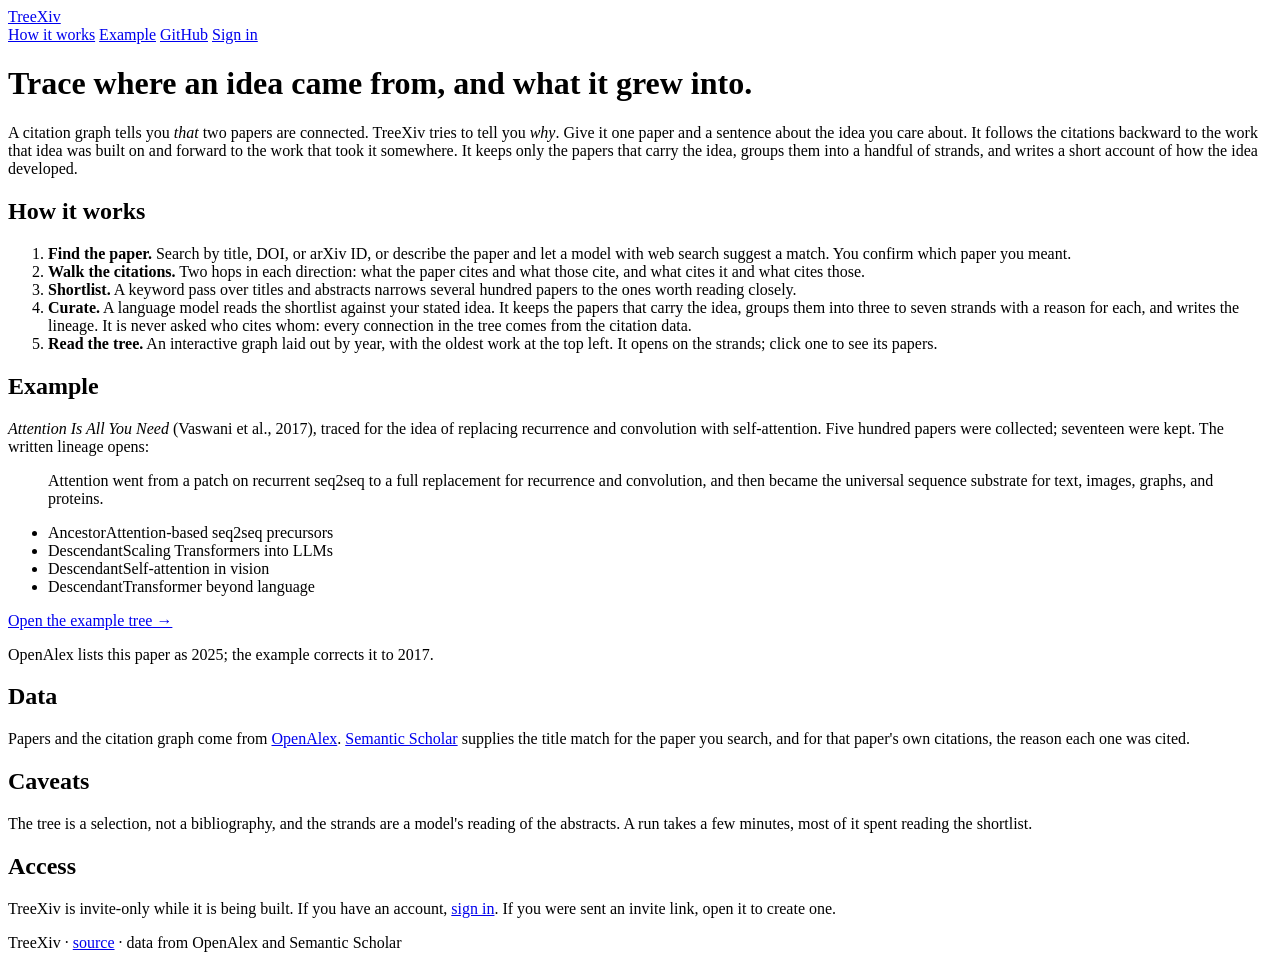
==== src/treexiv/webassets/landing.html @ ab6d9180 "Public landing page and invite-only accounts for the web app The web app sat behind HTTP Basic Auth:" ====
<!doctype html>
<html lang="en">
<head>
<meta charset="utf-8">
<meta name="viewport" content="width=device-width, initial-scale=1">
<title>TreeXiv</title>
<meta name="description" content="Trace where a research idea came from, and what it grew into.">
<link rel="stylesheet" href="/site.css">
</head>
<body>
<div class="page">
  <header class="top">
    <a class="wordmark" href="/">TreeXiv</a>
    <nav>
      <a href="#how">How it works</a>
      <a href="/example">Example</a>
      <a href="https://github.com/sid19arya/treeXiv">GitHub</a>
      <a href="/login">Sign in</a>
    </nav>
  </header>

  <main>
    <h1>Trace where an idea came from, and what it grew into.</h1>

    <p>A citation graph tells you <em>that</em> two papers are connected. TreeXiv
      tries to tell you <em>why</em>. Give it one paper and a sentence about the idea
      you care about. It follows the citations backward to the work that idea was
      built on and forward to the work that took it somewhere. It keeps only the
      papers that carry the idea, groups them into a handful of strands, and writes
      a short account of how the idea developed.</p>

    <h2 id="how">How it works</h2>
    <ol>
      <li><strong>Find the paper.</strong> Search by title, DOI, or arXiv ID, or
        describe the paper and let a model with web search suggest a match. You
        confirm which paper you meant.</li>
      <li><strong>Walk the citations.</strong> Two hops in each direction: what the
        paper cites and what those cite, and what cites it and what cites those.</li>
      <li><strong>Shortlist.</strong> A keyword pass over titles and abstracts narrows
        several hundred papers to the ones worth reading closely.</li>
      <li><strong>Curate.</strong> A language model reads the shortlist against your
        stated idea. It keeps the papers that carry the idea, groups them into three
        to seven strands with a reason for each, and writes the lineage. It is never
        asked who cites whom: every connection in the tree comes from the citation
        data.</li>
      <li><strong>Read the tree.</strong> An interactive graph laid out by year, with
        the oldest work at the top left. It opens on the strands; click one to see
        its papers.</li>
    </ol>

    <h2 id="example">Example</h2>
    <p><em>Attention Is All You Need</em> (Vaswani et al., 2017), traced for the idea
      of replacing recurrence and convolution with self-attention. Five hundred
      papers were collected; seventeen were kept. The written lineage opens:</p>
    <blockquote class="muted">Attention went from a patch on recurrent seq2seq to a
      full replacement for recurrence and convolution, and then became the
      universal sequence substrate for text, images, graphs, and proteins.</blockquote>
    <ul class="strands">
      <li><span class="role">Ancestor</span>Attention-based seq2seq precursors</li>
      <li><span class="role">Descendant</span>Scaling Transformers into LLMs</li>
      <li><span class="role">Descendant</span>Self-attention in vision</li>
      <li><span class="role">Descendant</span>Transformer beyond language</li>
    </ul>
    <p><a href="/example">Open the example tree &rarr;</a></p>
    <p class="muted small">OpenAlex lists this paper as 2025; the example corrects
      it to 2017.</p>

    <h2>Data</h2>
    <p>Papers and the citation graph come from
      <a href="https://openalex.org">OpenAlex</a>.
      <a href="https://www.semanticscholar.org">Semantic Scholar</a> supplies the
      title match for the paper you search, and for that paper's own citations, the
      reason each one was cited.</p>

    <h2>Caveats</h2>
    <p>The tree is a selection, not a bibliography, and the strands are a model's
      reading of the abstracts. A run takes a few minutes, most of it spent reading
      the shortlist.</p>

    <h2>Access</h2>
    <p>TreeXiv is invite-only while it is being built. If you have an account,
      <a href="/login">sign in</a>. If you were sent an invite link, open it to
      create one.</p>
  </main>

  <footer>
    TreeXiv &middot; <a href="https://github.com/sid19arya/treeXiv">source</a>
    &middot; data from OpenAlex and Semantic Scholar
  </footer>
</div>
</body>
</html>
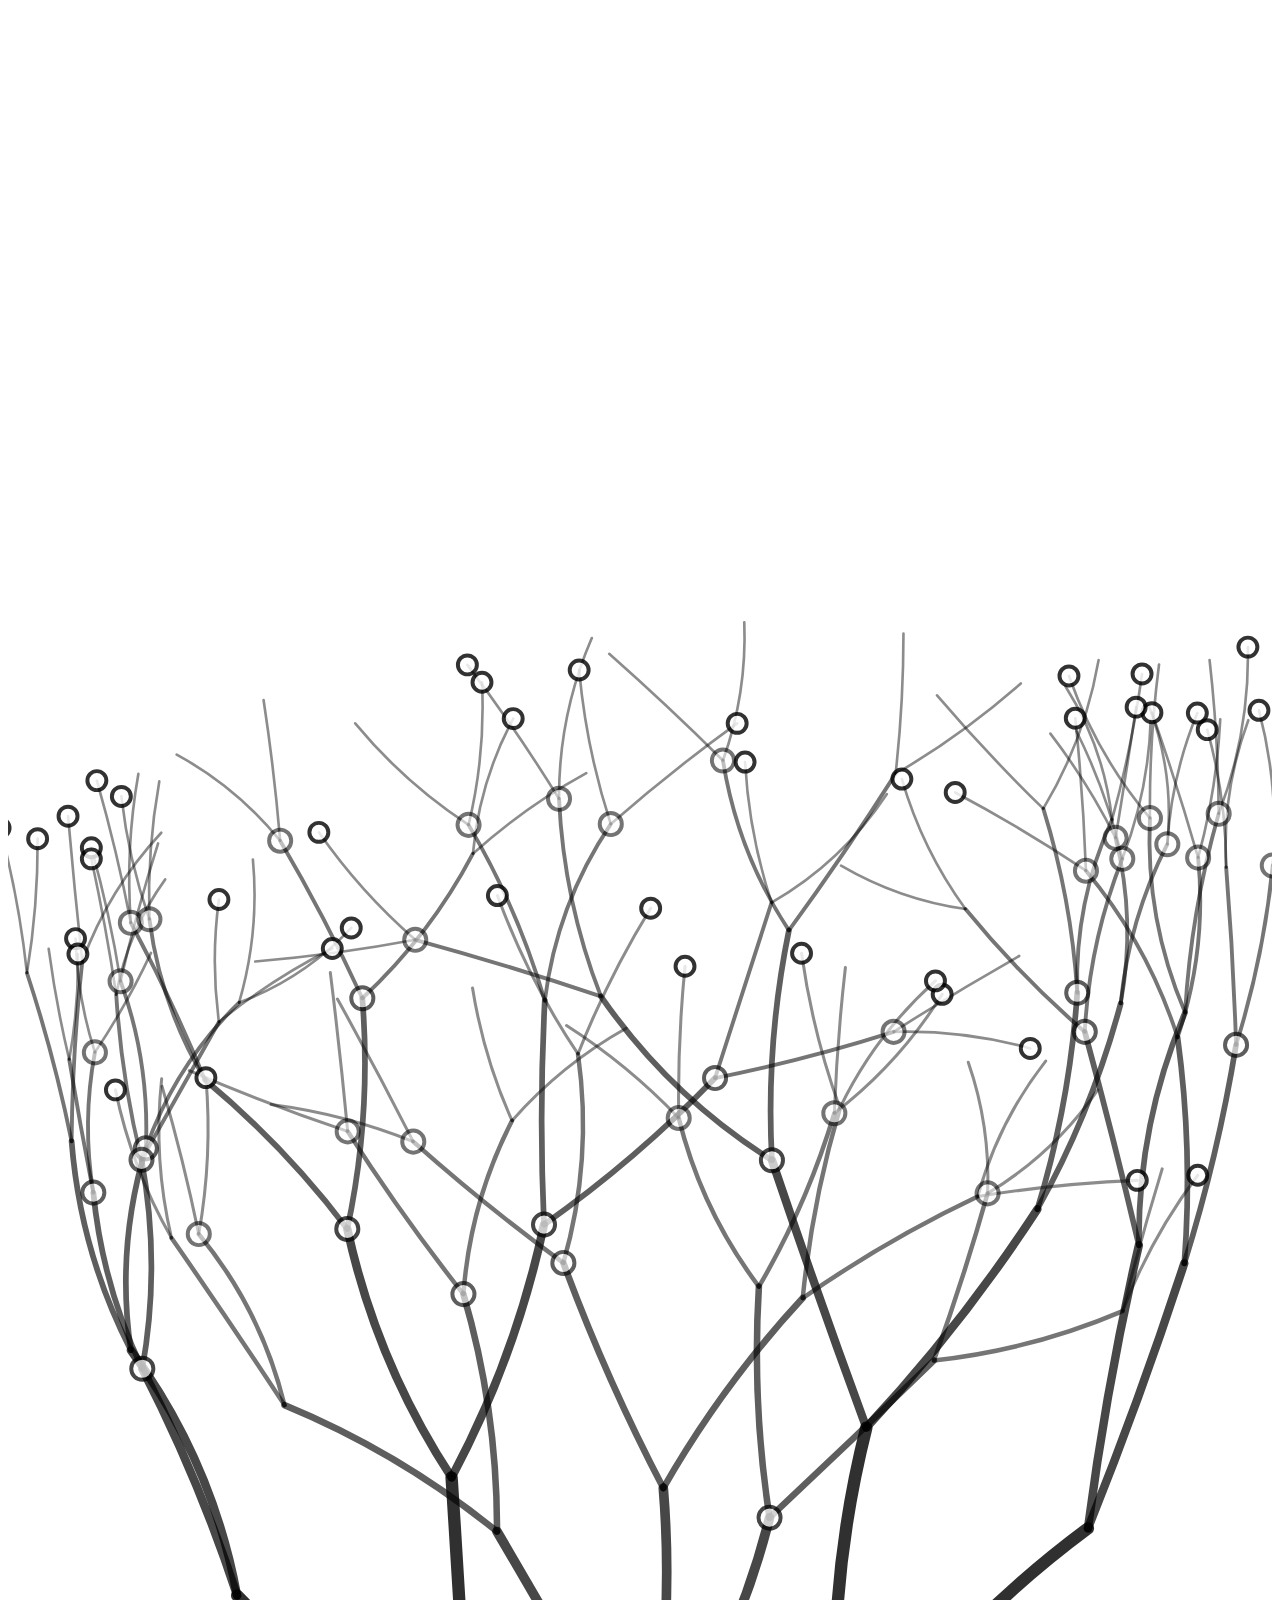
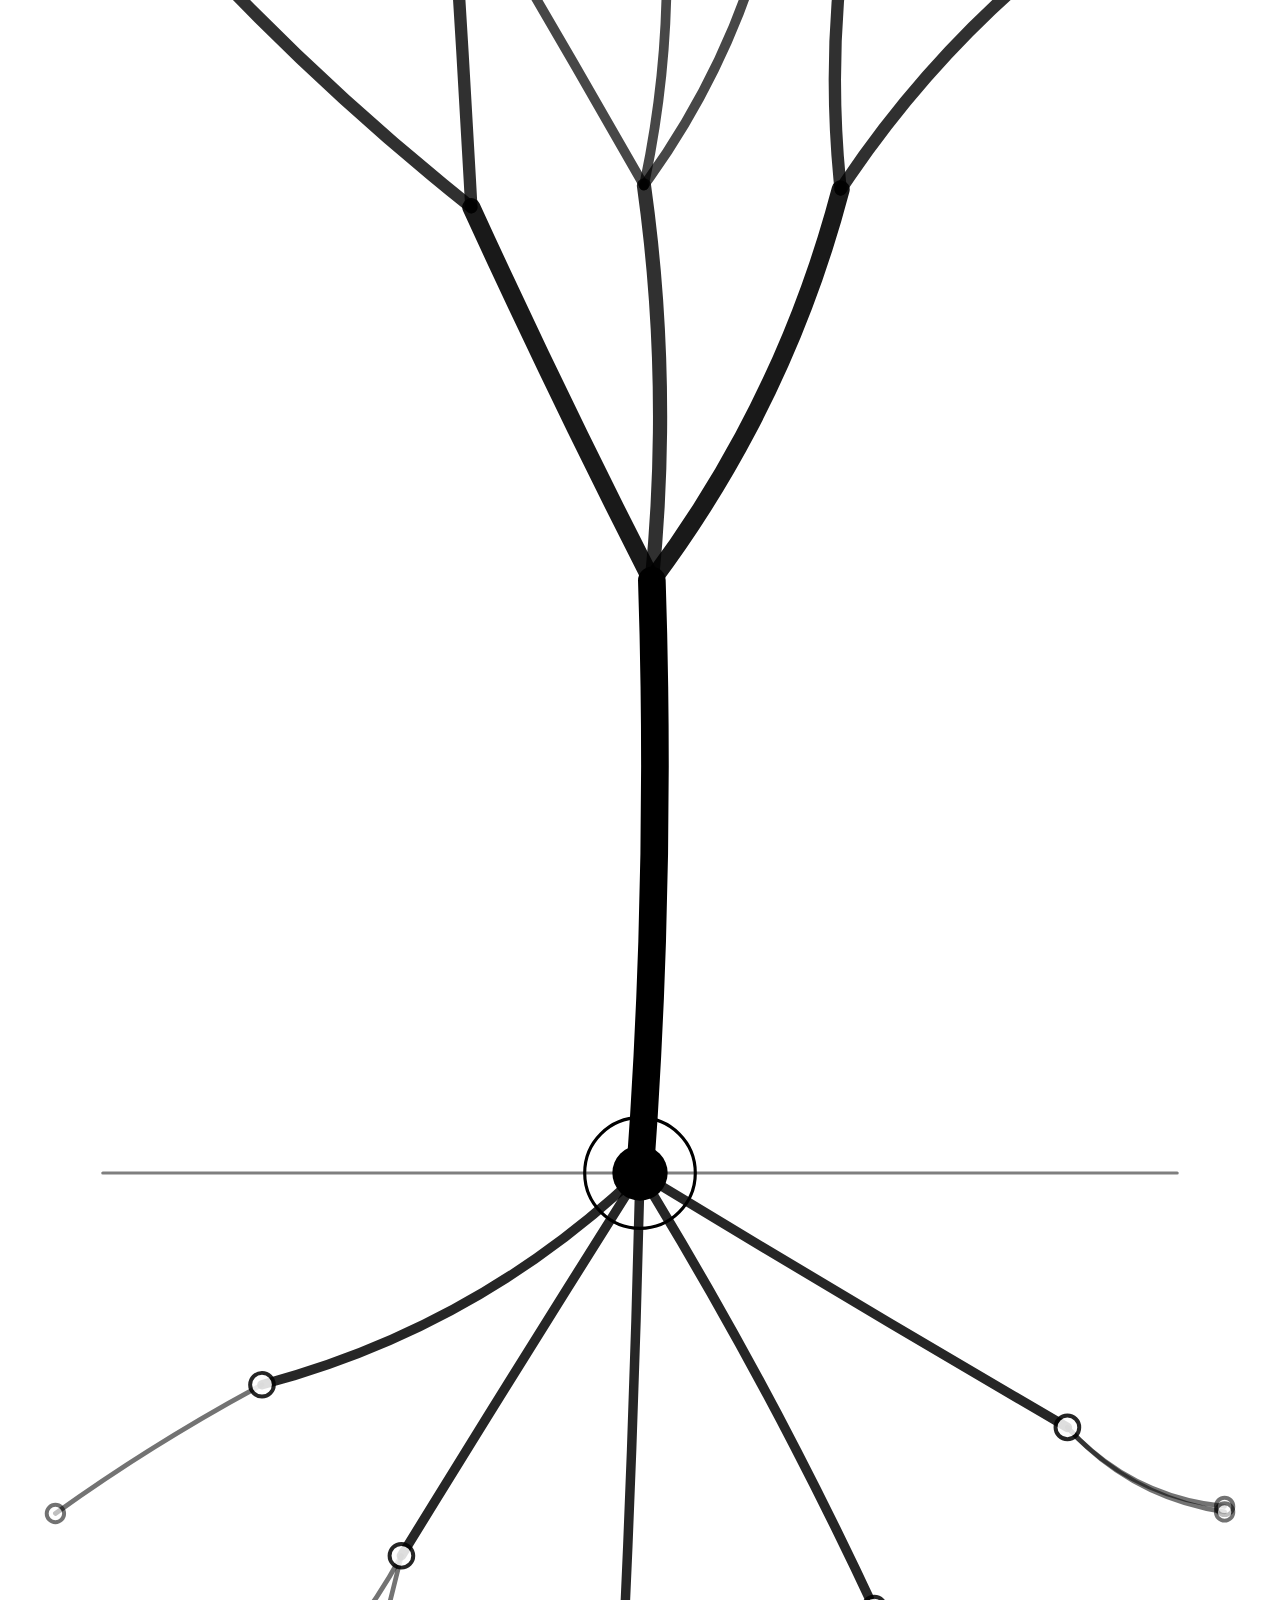
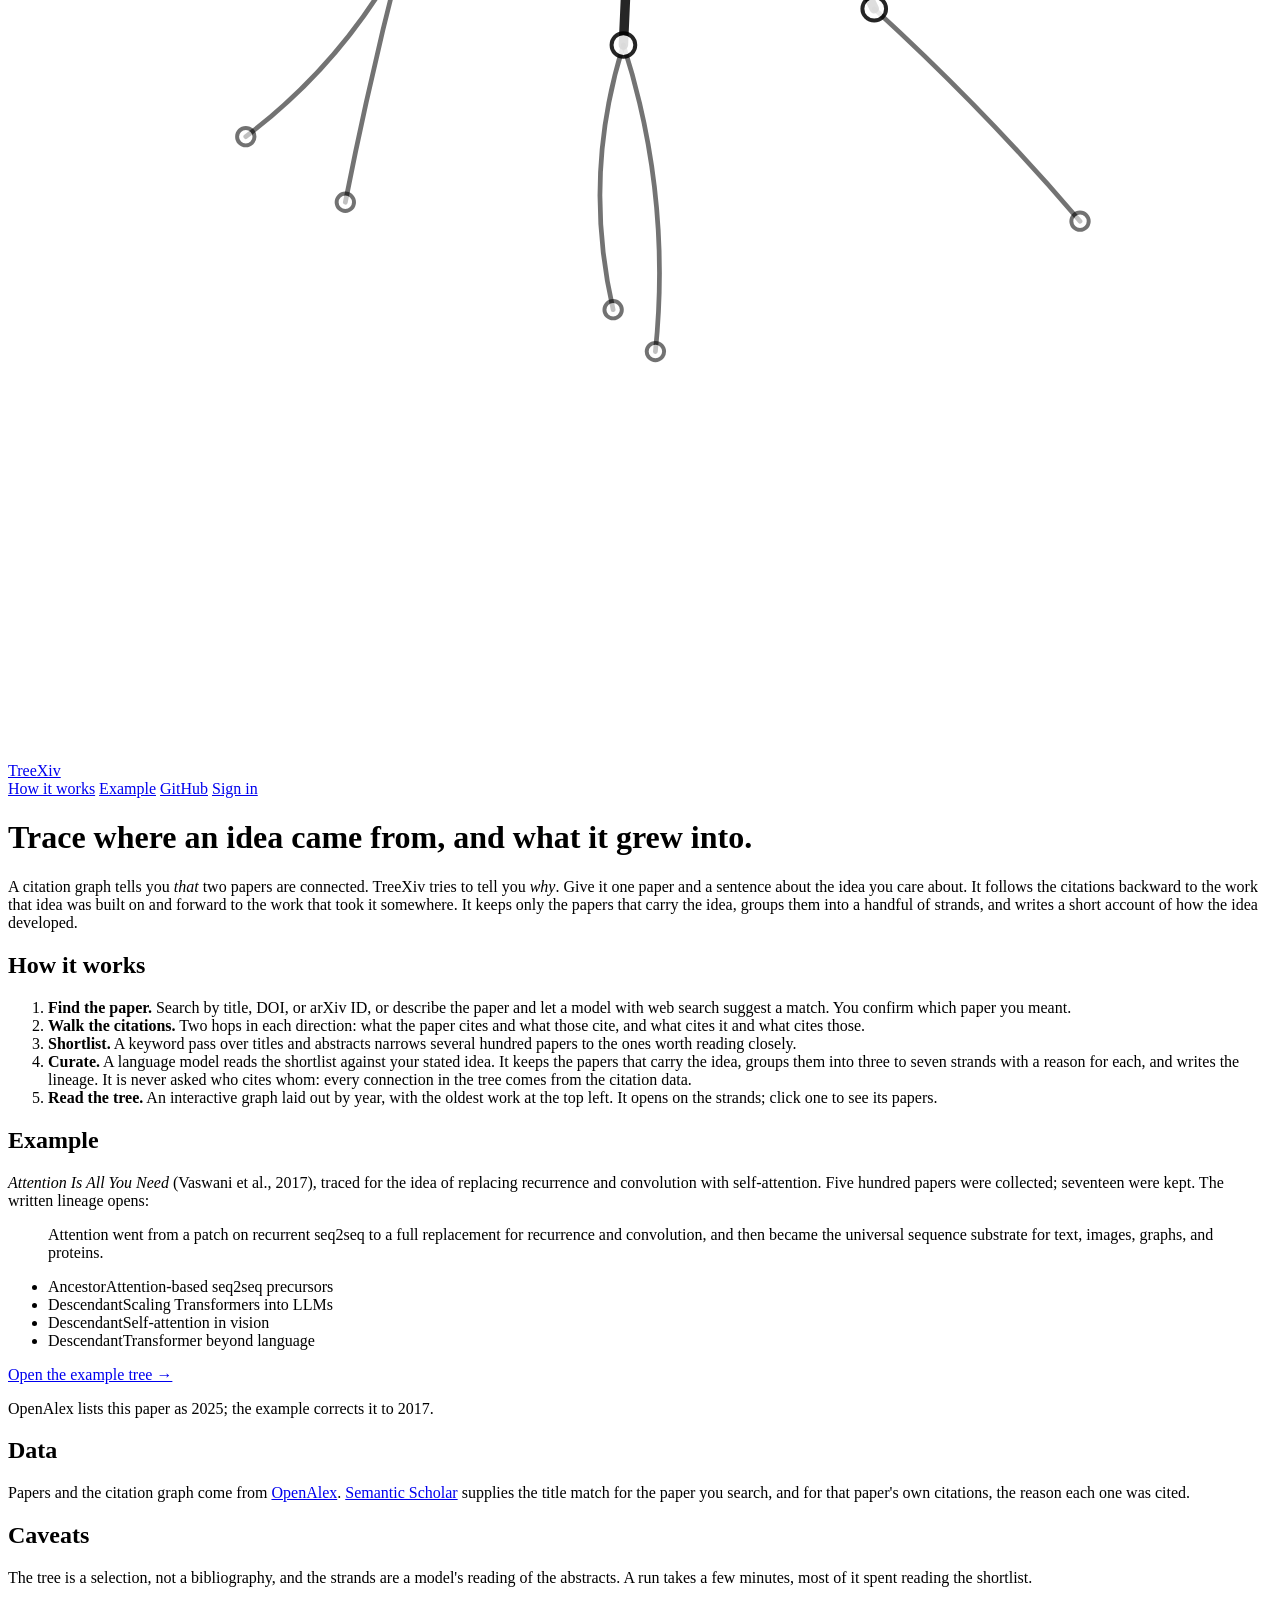
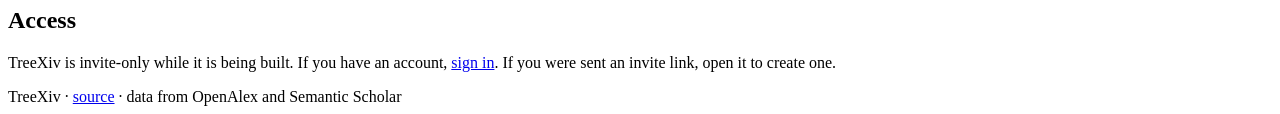
==== commit 33d2e35a: "Landing page: a line-drawn lineage tree in the right margin Roots are the ancestors, the seed sits w" ====
--- a/src/treexiv/webassets/landing.html
+++ b/src/treexiv/webassets/landing.html
@@ -8,6 +8,298 @@
 <link rel="stylesheet" href="/site.css">
 </head>
 <body>
+<!-- Decorative lineage tree: ancestors are the roots, the seed sits where they
+     meet the trunk, descendants are the branches. Purely visual. -->
+<svg class="lineage-art" viewBox="0 0 320 1000" preserveAspectRatio="xMidYMid meet" aria-hidden="true" focusable="false">
+<g fill="none" stroke="currentColor" stroke-linecap="round">
+<path d="M24 700H296" stroke-width="0.8" opacity="0.5"/>
+<path d="M160.0 700.0Q165.5 625.1 163.0 550.0" stroke-width="7.00" opacity="1.00"/>
+<path d="M163.0 550.0Q139.1 503.2 117.3 455.5" stroke-width="4.60" opacity="0.90"/>
+<path d="M117.3 455.5Q115.0 413.7 112.3 372.0" stroke-width="3.13" opacity="0.81"/>
+<path d="M112.3 372.0Q128.5 341.7 135.7 308.0" stroke-width="2.13" opacity="0.72"/>
+<path d="M135.7 308.0Q159.1 291.5 179.0 270.9" stroke-width="1.45" opacity="0.63"/>
+<path d="M179.0 270.9Q201.9 266.3 224.2 259.2" stroke-width="0.98" opacity="0.54"/>
+<path d="M224.2 259.2Q241.8 258.7 258.8 263.4" stroke-width="0.67" opacity="0.45"/>
+<path d="M224.2 259.2Q239.9 249.1 256.0 240.0" stroke-width="0.67" opacity="0.45"/>
+<path d="M179.0 270.9Q186.2 248.7 193.3 226.5" stroke-width="0.98" opacity="0.54"/>
+<path d="M193.3 226.5Q211.2 216.2 222.5 199.0" stroke-width="0.67" opacity="0.45"/>
+<path d="M193.3 226.5Q187.6 209.2 186.6 190.9" stroke-width="0.67" opacity="0.45"/>
+<path d="M135.7 308.0Q134.4 279.6 135.9 251.3" stroke-width="1.45" opacity="0.63"/>
+<path d="M135.9 251.3Q138.9 226.9 152.6 206.6" stroke-width="0.98" opacity="0.54"/>
+<path d="M152.6 206.6Q168.0 193.1 184.6 181.1" stroke-width="0.67" opacity="0.45"/>
+<path d="M152.6 206.6Q146.4 187.6 144.6 167.6" stroke-width="0.67" opacity="0.45"/>
+<path d="M135.9 251.3Q129.0 227.8 116.6 206.8" stroke-width="0.98" opacity="0.54"/>
+<path d="M116.6 206.8Q120.9 189.0 120.0 170.7" stroke-width="0.67" opacity="0.45"/>
+<path d="M116.6 206.8Q100.3 196.1 87.9 181.1" stroke-width="0.67" opacity="0.45"/>
+<path d="M112.3 372.0Q93.3 343.0 85.9 309.1" stroke-width="2.13" opacity="0.72"/>
+<path d="M85.9 309.1Q92.1 280.1 89.7 250.7" stroke-width="1.45" opacity="0.63"/>
+<path d="M89.7 250.7Q106.8 234.8 117.7 214.1" stroke-width="0.98" opacity="0.54"/>
+<path d="M117.7 214.1Q130.9 202.2 146.4 193.7" stroke-width="0.67" opacity="0.45"/>
+<path d="M117.7 214.1Q119.3 196.0 127.9 179.9" stroke-width="0.67" opacity="0.45"/>
+<path d="M89.7 250.7Q80.3 230.2 68.9 210.8" stroke-width="0.98" opacity="0.54"/>
+<path d="M68.9 210.8Q67.4 192.9 64.7 175.2" stroke-width="0.67" opacity="0.45"/>
+<path d="M68.9 210.8Q57.9 197.3 42.7 189.0" stroke-width="0.67" opacity="0.45"/>
+<path d="M85.9 309.1Q70.1 288.2 49.9 271.4" stroke-width="1.45" opacity="0.63"/>
+<path d="M49.9 271.4Q41.5 251.0 31.1 231.6" stroke-width="0.98" opacity="0.54"/>
+<path d="M31.1 231.6Q29.7 212.6 33.0 193.9" stroke-width="0.67" opacity="0.45"/>
+<path d="M31.1 231.6Q27.6 213.4 22.5 195.6" stroke-width="0.67" opacity="0.45"/>
+<path d="M49.9 271.4Q38.6 252.5 35.8 230.7" stroke-width="0.98" opacity="0.54"/>
+<path d="M35.8 230.7Q35.2 213.1 38.3 195.8" stroke-width="0.67" opacity="0.45"/>
+<path d="M35.8 230.7Q30.5 215.6 28.7 199.6" stroke-width="0.67" opacity="0.45"/>
+<path d="M117.3 455.5Q86.0 430.6 58.0 401.9" stroke-width="3.13" opacity="0.81"/>
+<path d="M58.0 401.9Q51.7 367.8 31.1 339.8" stroke-width="2.13" opacity="0.72"/>
+<path d="M31.1 339.8Q27.3 313.8 34.9 288.7" stroke-width="1.45" opacity="0.63"/>
+<path d="M34.9 288.7Q42.4 267.5 58.5 251.8" stroke-width="0.98" opacity="0.54"/>
+<path d="M58.5 251.8Q74.9 245.7 86.9 232.9" stroke-width="0.67" opacity="0.45"/>
+<path d="M58.5 251.8Q63.7 234.0 62.0 215.6" stroke-width="0.67" opacity="0.45"/>
+<path d="M34.9 288.7Q35.9 266.9 28.5 246.4" stroke-width="0.98" opacity="0.54"/>
+<path d="M28.5 246.4Q32.5 228.8 38.0 211.5" stroke-width="0.67" opacity="0.45"/>
+<path d="M28.5 246.4Q25.8 229.3 21.1 212.6" stroke-width="0.67" opacity="0.45"/>
+<path d="M31.1 339.8Q18.3 314.8 16.1 286.9" stroke-width="1.45" opacity="0.63"/>
+<path d="M16.1 286.9Q16.3 264.1 18.8 241.4" stroke-width="0.98" opacity="0.54"/>
+<path d="M18.8 241.4Q25.5 223.1 38.8 208.8" stroke-width="0.67" opacity="0.45"/>
+<path d="M18.8 241.4Q16.8 223.0 15.2 204.6" stroke-width="0.67" opacity="0.45"/>
+<path d="M16.1 286.9Q11.7 265.3 4.8 244.3" stroke-width="0.98" opacity="0.54"/>
+<path d="M4.8 244.3Q7.6 227.4 7.5 210.3" stroke-width="0.67" opacity="0.45"/>
+<path d="M4.8 244.3Q2.8 225.7 -2.0 207.6" stroke-width="0.67" opacity="0.45"/>
+<path d="M58.0 401.9Q48.3 372.3 34.0 344.5" stroke-width="2.13" opacity="0.72"/>
+<path d="M34.0 344.5Q38.7 318.0 33.8 291.6" stroke-width="1.45" opacity="0.63"/>
+<path d="M33.8 291.6Q43.6 274.1 53.4 256.7" stroke-width="0.98" opacity="0.54"/>
+<path d="M53.4 256.7Q66.8 245.8 82.1 238.1" stroke-width="0.67" opacity="0.45"/>
+<path d="M53.4 256.7Q51.3 241.2 53.4 225.7" stroke-width="0.67" opacity="0.45"/>
+<path d="M33.8 291.6Q28.7 270.9 27.4 249.8" stroke-width="0.98" opacity="0.54"/>
+<path d="M27.4 249.8Q30.3 233.8 39.8 220.6" stroke-width="0.67" opacity="0.45"/>
+<path d="M27.4 249.8Q24.8 232.5 21.1 215.4" stroke-width="0.67" opacity="0.45"/>
+<path d="M34.0 344.5Q23.9 323.3 21.6 299.9" stroke-width="1.45" opacity="0.63"/>
+<path d="M21.6 299.9Q18.7 282.1 22.0 264.4" stroke-width="0.98" opacity="0.54"/>
+<path d="M22.0 264.4Q30.1 252.3 36.2 239.2" stroke-width="0.67" opacity="0.45"/>
+<path d="M22.0 264.4Q17.5 250.4 17.1 235.6" stroke-width="0.67" opacity="0.45"/>
+<path d="M21.6 299.9Q18.3 283.1 15.5 266.2" stroke-width="0.98" opacity="0.54"/>
+<path d="M15.5 266.2Q17.9 253.0 17.7 239.5" stroke-width="0.67" opacity="0.45"/>
+<path d="M15.5 266.2Q12.2 252.4 10.3 238.2" stroke-width="0.67" opacity="0.45"/>
+<path d="M163.0 550.0Q196.6 505.1 210.8 451.0" stroke-width="4.60" opacity="0.90"/>
+<path d="M210.8 451.0Q236.3 412.4 273.4 384.9" stroke-width="3.13" opacity="0.81"/>
+<path d="M273.4 384.9Q286.7 351.8 297.8 317.8" stroke-width="2.13" opacity="0.72"/>
+<path d="M297.8 317.8Q306.3 290.7 310.9 262.5" stroke-width="1.45" opacity="0.63"/>
+<path d="M310.9 262.5Q317.9 240.3 320.2 217.1" stroke-width="0.98" opacity="0.54"/>
+<path d="M320.2 217.1Q324.3 197.6 327.7 178.0" stroke-width="0.67" opacity="0.45"/>
+<path d="M320.2 217.1Q321.8 197.1 316.7 177.8" stroke-width="0.67" opacity="0.45"/>
+<path d="M310.9 262.5Q310.2 240.0 308.4 217.6" stroke-width="0.98" opacity="0.54"/>
+<path d="M308.4 217.6Q307.3 198.3 314.0 180.3" stroke-width="0.67" opacity="0.45"/>
+<path d="M308.4 217.6Q308.4 199.8 303.6 182.7" stroke-width="0.67" opacity="0.45"/>
+<path d="M297.8 317.8Q300.0 289.1 296.1 260.6" stroke-width="1.45" opacity="0.63"/>
+<path d="M296.1 260.6Q303.6 238.4 301.3 215.1" stroke-width="0.98" opacity="0.54"/>
+<path d="M301.3 215.1Q306.0 197.9 306.9 180.1" stroke-width="0.67" opacity="0.45"/>
+<path d="M301.3 215.1Q296.0 196.6 289.6 178.4" stroke-width="0.67" opacity="0.45"/>
+<path d="M296.1 260.6Q288.6 237.2 272.9 218.4" stroke-width="0.98" opacity="0.54"/>
+<path d="M272.9 218.4Q272.2 199.0 270.2 179.8" stroke-width="0.67" opacity="0.45"/>
+<path d="M272.9 218.4Q256.9 207.7 239.8 198.6" stroke-width="0.67" opacity="0.45"/>
+<path d="M273.4 384.9Q278.1 348.7 286.3 313.2" stroke-width="2.13" opacity="0.72"/>
+<path d="M286.3 313.2Q286.0 282.5 298.0 254.3" stroke-width="1.45" opacity="0.63"/>
+<path d="M298.0 254.3Q299.5 228.7 306.5 204.0" stroke-width="0.98" opacity="0.54"/>
+<path d="M306.5 204.0Q314.3 183.6 313.9 161.8" stroke-width="0.67" opacity="0.45"/>
+<path d="M306.5 204.0Q306.4 184.5 304.2 165.1" stroke-width="0.67" opacity="0.45"/>
+<path d="M298.0 254.3Q287.9 230.7 289.1 205.1" stroke-width="0.98" opacity="0.54"/>
+<path d="M289.1 205.1Q288.9 185.6 291.4 166.2" stroke-width="0.67" opacity="0.45"/>
+<path d="M289.1 205.1Q275.6 189.0 268.6 169.1" stroke-width="0.67" opacity="0.45"/>
+<path d="M286.3 313.2Q279.9 286.1 272.6 259.2" stroke-width="1.45" opacity="0.63"/>
+<path d="M272.6 259.2Q273.8 236.5 282.1 215.4" stroke-width="0.98" opacity="0.54"/>
+<path d="M282.1 215.4Q288.7 198.4 289.3 180.2" stroke-width="0.67" opacity="0.45"/>
+<path d="M282.1 215.4Q278.2 198.6 270.5 183.1" stroke-width="0.67" opacity="0.45"/>
+<path d="M272.6 259.2Q256.2 245.0 242.4 228.1" stroke-width="0.98" opacity="0.54"/>
+<path d="M242.4 228.1Q231.5 213.1 226.3 195.2" stroke-width="0.67" opacity="0.45"/>
+<path d="M242.4 228.1Q225.6 225.7 210.9 217.1" stroke-width="0.67" opacity="0.45"/>
+<path d="M210.8 451.0Q205.9 404.6 217.3 359.4" stroke-width="3.13" opacity="0.81"/>
+<path d="M217.3 359.4Q241.4 333.6 260.6 304.1" stroke-width="2.13" opacity="0.72"/>
+<path d="M260.6 304.1Q274.4 279.4 281.7 252.0" stroke-width="1.45" opacity="0.63"/>
+<path d="M281.7 252.0Q283.8 230.7 293.5 211.7" stroke-width="0.98" opacity="0.54"/>
+<path d="M293.5 211.7Q294.5 194.5 301.1 178.5" stroke-width="0.67" opacity="0.45"/>
+<path d="M293.5 211.7Q295.3 193.6 288.8 176.6" stroke-width="0.67" opacity="0.45"/>
+<path d="M281.7 252.0Q285.6 230.9 280.4 210.1" stroke-width="0.98" opacity="0.54"/>
+<path d="M280.4 210.1Q283.1 193.6 285.6 177.0" stroke-width="0.67" opacity="0.45"/>
+<path d="M280.4 210.1Q273.4 196.1 263.9 183.7" stroke-width="0.67" opacity="0.45"/>
+<path d="M260.6 304.1Q268.8 277.3 270.7 249.3" stroke-width="1.45" opacity="0.63"/>
+<path d="M270.7 249.3Q270.0 226.3 279.5 205.5" stroke-width="0.98" opacity="0.54"/>
+<path d="M279.5 205.5Q284.5 187.3 287.1 168.6" stroke-width="0.67" opacity="0.45"/>
+<path d="M279.5 205.5Q277.5 187.2 267.7 171.7" stroke-width="0.67" opacity="0.45"/>
+<path d="M270.7 249.3Q269.2 225.5 262.1 202.7" stroke-width="0.98" opacity="0.54"/>
+<path d="M262.1 202.7Q272.6 185.2 276.1 165.1" stroke-width="0.67" opacity="0.45"/>
+<path d="M262.1 202.7Q248.0 189.0 235.2 174.0" stroke-width="0.67" opacity="0.45"/>
+<path d="M217.3 359.4Q204.9 325.7 193.4 291.7" stroke-width="2.13" opacity="0.72"/>
+<path d="M193.4 291.7Q191.8 262.3 197.7 233.5" stroke-width="1.45" opacity="0.63"/>
+<path d="M197.7 233.5Q211.9 214.1 224.7 193.9" stroke-width="0.98" opacity="0.54"/>
+<path d="M224.7 193.9Q241.6 184.0 256.4 171.0" stroke-width="0.67" opacity="0.45"/>
+<path d="M224.7 193.9Q226.7 176.2 226.7 158.4" stroke-width="0.67" opacity="0.45"/>
+<path d="M197.7 233.5Q184.7 213.8 181.0 190.5" stroke-width="0.98" opacity="0.54"/>
+<path d="M181.0 190.5Q187.1 173.5 186.4 155.5" stroke-width="0.67" opacity="0.45"/>
+<path d="M181.0 190.5Q167.0 176.6 152.2 163.5" stroke-width="0.67" opacity="0.45"/>
+<path d="M193.4 291.7Q167.5 275.4 150.1 250.2" stroke-width="1.45" opacity="0.63"/>
+<path d="M150.1 250.2Q140.7 226.1 139.5 200.2" stroke-width="0.98" opacity="0.54"/>
+<path d="M139.5 200.2Q139.4 179.0 147.8 159.5" stroke-width="0.67" opacity="0.45"/>
+<path d="M139.5 200.2Q128.7 182.7 116.3 166.3" stroke-width="0.67" opacity="0.45"/>
+<path d="M150.1 250.2Q126.8 242.4 103.1 235.9" stroke-width="0.98" opacity="0.54"/>
+<path d="M103.1 235.9Q89.2 223.8 78.7 208.7" stroke-width="0.67" opacity="0.45"/>
+<path d="M103.1 235.9Q83.0 239.7 62.6 241.4" stroke-width="0.67" opacity="0.45"/>
+<path d="M163.0 550.0Q168.0 499.9 161.0 450.0" stroke-width="3.60" opacity="0.81"/>
+<path d="M161.0 450.0Q183.5 419.2 192.8 382.2" stroke-width="2.45" opacity="0.72"/>
+<path d="M192.8 382.2Q213.8 362.5 234.4 342.4" stroke-width="1.66" opacity="0.63"/>
+<path d="M234.4 342.4Q259.2 339.7 282.2 329.9" stroke-width="1.13" opacity="0.54"/>
+<path d="M282.2 329.9Q289.3 311.3 301.2 295.5" stroke-width="0.77" opacity="0.45"/>
+<path d="M282.2 329.9Q286.7 311.8 292.2 293.9" stroke-width="0.77" opacity="0.45"/>
+<path d="M234.4 342.4Q242.0 321.5 248.0 300.1" stroke-width="1.13" opacity="0.54"/>
+<path d="M248.0 300.1Q264.8 290.0 275.9 273.9" stroke-width="0.77" opacity="0.45"/>
+<path d="M248.0 300.1Q248.7 283.0 243.1 266.9" stroke-width="0.77" opacity="0.45"/>
+<path d="M192.8 382.2Q188.3 353.1 190.1 323.7" stroke-width="1.66" opacity="0.63"/>
+<path d="M190.1 323.7Q202.3 302.9 209.2 279.8" stroke-width="1.13" opacity="0.54"/>
+<path d="M209.2 279.8Q225.6 267.2 236.5 249.7" stroke-width="0.77" opacity="0.45"/>
+<path d="M209.2 279.8Q209.9 261.3 212.0 242.9" stroke-width="0.77" opacity="0.45"/>
+<path d="M190.1 323.7Q175.6 304.4 169.8 281.0" stroke-width="1.13" opacity="0.54"/>
+<path d="M169.8 281.0Q169.5 261.7 171.4 242.6" stroke-width="0.77" opacity="0.45"/>
+<path d="M169.8 281.0Q157.0 267.6 141.4 257.6" stroke-width="0.77" opacity="0.45"/>
+<path d="M161.0 450.0Q169.0 412.7 165.9 374.7" stroke-width="2.45" opacity="0.72"/>
+<path d="M165.9 374.7Q180.8 348.6 201.2 326.6" stroke-width="1.66" opacity="0.63"/>
+<path d="M201.2 326.6Q222.3 311.9 245.5 300.9" stroke-width="1.13" opacity="0.54"/>
+<path d="M245.5 300.9Q265.6 297.6 285.9 296.8" stroke-width="0.77" opacity="0.45"/>
+<path d="M245.5 300.9Q250.7 282.0 262.7 266.6" stroke-width="0.77" opacity="0.45"/>
+<path d="M201.2 326.6Q203.6 302.1 210.6 278.5" stroke-width="1.13" opacity="0.54"/>
+<path d="M210.6 278.5Q219.5 260.0 234.8 246.3" stroke-width="0.77" opacity="0.45"/>
+<path d="M210.6 278.5Q203.7 259.4 200.9 239.3" stroke-width="0.77" opacity="0.45"/>
+<path d="M165.9 374.7Q151.4 347.0 140.6 317.7" stroke-width="1.66" opacity="0.63"/>
+<path d="M140.6 317.7Q148.1 291.6 144.3 264.8" stroke-width="1.13" opacity="0.54"/>
+<path d="M144.3 264.8Q151.9 245.5 162.7 227.9" stroke-width="0.77" opacity="0.45"/>
+<path d="M144.3 264.8Q131.7 246.0 123.9 224.7" stroke-width="0.77" opacity="0.45"/>
+<path d="M140.6 317.7Q120.9 303.3 102.6 287.0" stroke-width="1.13" opacity="0.54"/>
+<path d="M102.6 287.0Q93.3 268.7 83.4 250.9" stroke-width="0.77" opacity="0.45"/>
+<path d="M102.6 287.0Q85.2 280.0 66.6 277.6" stroke-width="0.77" opacity="0.45"/>
+<path d="M161.0 450.0Q142.6 417.7 123.8 385.7" stroke-width="2.45" opacity="0.72"/>
+<path d="M123.8 385.7Q123.9 355.0 115.3 325.6" stroke-width="1.66" opacity="0.63"/>
+<path d="M115.3 325.6Q117.0 302.4 127.6 281.7" stroke-width="1.13" opacity="0.54"/>
+<path d="M127.6 281.7Q140.1 267.5 156.5 258.3" stroke-width="0.77" opacity="0.45"/>
+<path d="M127.6 281.7Q120.4 265.6 117.6 248.1" stroke-width="0.77" opacity="0.45"/>
+<path d="M115.3 325.6Q99.6 305.7 86.0 284.4" stroke-width="1.13" opacity="0.54"/>
+<path d="M86.0 284.4Q84.1 264.3 81.6 244.2" stroke-width="0.77" opacity="0.45"/>
+<path d="M86.0 284.4Q65.6 277.6 45.9 269.0" stroke-width="0.77" opacity="0.45"/>
+<path d="M123.8 385.7Q99.3 365.8 70.0 353.7" stroke-width="1.66" opacity="0.63"/>
+<path d="M70.0 353.7Q56.0 332.4 41.4 311.4" stroke-width="1.13" opacity="0.54"/>
+<path d="M41.4 311.4Q36.7 291.5 38.9 271.1" stroke-width="0.77" opacity="0.45"/>
+<path d="M41.4 311.4Q31.3 293.8 27.2 273.9" stroke-width="0.77" opacity="0.45"/>
+<path d="M70.0 353.7Q64.1 329.6 48.3 310.4" stroke-width="1.13" opacity="0.54"/>
+<path d="M48.3 310.4Q51.8 290.7 50.1 270.8" stroke-width="0.77" opacity="0.45"/>
+<path d="M48.3 310.4Q44.4 291.5 39.0 273.0" stroke-width="0.77" opacity="0.45"/>
+<path d="M160.0 700.0Q119.0 739.1 64.3 753.6" stroke-width="2.40" opacity="0.85"/>
+<path d="M64.3 753.6Q37.1 768.2 12.0 786.2" stroke-width="1.20" opacity="0.55"/>
+<path d="M160.0 700.0Q129.5 748.3 99.6 796.9" stroke-width="2.40" opacity="0.85"/>
+<path d="M99.6 796.9Q84.8 824.1 60.2 842.7" stroke-width="1.20" opacity="0.55"/>
+<path d="M99.6 796.9Q91.6 827.8 85.4 859.3" stroke-width="1.20" opacity="0.55"/>
+<path d="M160.0 700.0Q158.6 759.8 155.8 819.5" stroke-width="2.40" opacity="0.85"/>
+<path d="M155.8 819.5Q145.4 852.6 153.2 886.5" stroke-width="1.20" opacity="0.55"/>
+<path d="M155.8 819.5Q168.0 857.4 163.9 897.1" stroke-width="1.20" opacity="0.55"/>
+<path d="M160.0 700.0Q192.8 753.5 219.3 810.3" stroke-width="2.40" opacity="0.85"/>
+<path d="M219.3 810.3Q247.0 835.6 271.4 864.1" stroke-width="1.20" opacity="0.55"/>
+<path d="M160.0 700.0Q213.8 732.7 268.2 764.4" stroke-width="2.40" opacity="0.85"/>
+<path d="M268.2 764.4Q284.3 782.0 308.0 784.4" stroke-width="1.20" opacity="0.55"/>
+<path d="M268.2 764.4Q284.3 782.2 308.0 785.8" stroke-width="1.20" opacity="0.55"/>
+</g>
+<g fill="#fff" stroke="currentColor" stroke-width="1">
+<circle cx="135.7" cy="308.0" r="2.8" opacity="0.72"/>
+<circle cx="179.0" cy="270.9" r="2.8" opacity="0.63"/>
+<circle cx="224.2" cy="259.2" r="2.8" opacity="0.54"/>
+<circle cx="258.8" cy="263.4" r="2.4" opacity="0.80"/>
+<circle cx="186.6" cy="190.9" r="2.4" opacity="0.80"/>
+<circle cx="152.6" cy="206.6" r="2.8" opacity="0.54"/>
+<circle cx="184.6" cy="181.1" r="2.4" opacity="0.80"/>
+<circle cx="144.6" cy="167.6" r="2.4" opacity="0.80"/>
+<circle cx="116.6" cy="206.8" r="2.8" opacity="0.54"/>
+<circle cx="120.0" cy="170.7" r="2.4" opacity="0.80"/>
+<circle cx="85.9" cy="309.1" r="2.8" opacity="0.72"/>
+<circle cx="89.7" cy="250.7" r="2.8" opacity="0.63"/>
+<circle cx="127.9" cy="179.9" r="2.4" opacity="0.80"/>
+<circle cx="68.9" cy="210.8" r="2.8" opacity="0.54"/>
+<circle cx="31.1" cy="231.6" r="2.8" opacity="0.54"/>
+<circle cx="22.5" cy="195.6" r="2.4" opacity="0.80"/>
+<circle cx="35.8" cy="230.7" r="2.8" opacity="0.54"/>
+<circle cx="28.7" cy="199.6" r="2.4" opacity="0.80"/>
+<circle cx="34.9" cy="288.7" r="2.8" opacity="0.63"/>
+<circle cx="86.9" cy="232.9" r="2.4" opacity="0.80"/>
+<circle cx="28.5" cy="246.4" r="2.8" opacity="0.54"/>
+<circle cx="21.1" cy="212.6" r="2.4" opacity="0.80"/>
+<circle cx="15.2" cy="204.6" r="2.4" opacity="0.80"/>
+<circle cx="7.5" cy="210.3" r="2.4" opacity="0.80"/>
+<circle cx="-2.0" cy="207.6" r="2.4" opacity="0.80"/>
+<circle cx="34.0" cy="344.5" r="2.8" opacity="0.72"/>
+<circle cx="33.8" cy="291.6" r="2.8" opacity="0.63"/>
+<circle cx="82.1" cy="238.1" r="2.4" opacity="0.80"/>
+<circle cx="53.4" cy="225.7" r="2.4" opacity="0.80"/>
+<circle cx="21.1" cy="215.4" r="2.4" opacity="0.80"/>
+<circle cx="21.6" cy="299.9" r="2.8" opacity="0.63"/>
+<circle cx="22.0" cy="264.4" r="2.8" opacity="0.54"/>
+<circle cx="17.1" cy="235.6" r="2.4" opacity="0.80"/>
+<circle cx="17.7" cy="239.5" r="2.4" opacity="0.80"/>
+<circle cx="310.9" cy="262.5" r="2.8" opacity="0.63"/>
+<circle cx="320.2" cy="217.1" r="2.8" opacity="0.54"/>
+<circle cx="316.7" cy="177.8" r="2.4" opacity="0.80"/>
+<circle cx="303.6" cy="182.7" r="2.4" opacity="0.80"/>
+<circle cx="301.3" cy="215.1" r="2.8" opacity="0.54"/>
+<circle cx="289.6" cy="178.4" r="2.4" opacity="0.80"/>
+<circle cx="272.9" cy="218.4" r="2.8" opacity="0.54"/>
+<circle cx="270.2" cy="179.8" r="2.4" opacity="0.80"/>
+<circle cx="239.8" cy="198.6" r="2.4" opacity="0.80"/>
+<circle cx="306.5" cy="204.0" r="2.8" opacity="0.54"/>
+<circle cx="313.9" cy="161.8" r="2.4" opacity="0.80"/>
+<circle cx="289.1" cy="205.1" r="2.8" opacity="0.54"/>
+<circle cx="268.6" cy="169.1" r="2.4" opacity="0.80"/>
+<circle cx="272.6" cy="259.2" r="2.8" opacity="0.63"/>
+<circle cx="282.1" cy="215.4" r="2.8" opacity="0.54"/>
+<circle cx="226.3" cy="195.2" r="2.4" opacity="0.80"/>
+<circle cx="293.5" cy="211.7" r="2.8" opacity="0.54"/>
+<circle cx="301.1" cy="178.5" r="2.4" opacity="0.80"/>
+<circle cx="280.4" cy="210.1" r="2.8" opacity="0.54"/>
+<circle cx="285.6" cy="177.0" r="2.4" opacity="0.80"/>
+<circle cx="270.7" cy="249.3" r="2.8" opacity="0.63"/>
+<circle cx="287.1" cy="168.6" r="2.4" opacity="0.80"/>
+<circle cx="193.4" cy="291.7" r="2.8" opacity="0.72"/>
+<circle cx="181.0" cy="190.5" r="2.8" opacity="0.54"/>
+<circle cx="139.5" cy="200.2" r="2.8" opacity="0.54"/>
+<circle cx="116.3" cy="166.3" r="2.4" opacity="0.80"/>
+<circle cx="103.1" cy="235.9" r="2.8" opacity="0.54"/>
+<circle cx="78.7" cy="208.7" r="2.4" opacity="0.80"/>
+<circle cx="192.8" cy="382.2" r="2.8" opacity="0.72"/>
+<circle cx="301.2" cy="295.5" r="2.4" opacity="0.80"/>
+<circle cx="248.0" cy="300.1" r="2.8" opacity="0.54"/>
+<circle cx="209.2" cy="279.8" r="2.8" opacity="0.54"/>
+<circle cx="236.5" cy="249.7" r="2.4" opacity="0.80"/>
+<circle cx="169.8" cy="281.0" r="2.8" opacity="0.54"/>
+<circle cx="171.4" cy="242.6" r="2.4" opacity="0.80"/>
+<circle cx="285.9" cy="296.8" r="2.4" opacity="0.80"/>
+<circle cx="234.8" cy="246.3" r="2.4" opacity="0.80"/>
+<circle cx="200.9" cy="239.3" r="2.4" opacity="0.80"/>
+<circle cx="140.6" cy="317.7" r="2.8" opacity="0.63"/>
+<circle cx="162.7" cy="227.9" r="2.4" opacity="0.80"/>
+<circle cx="123.9" cy="224.7" r="2.4" opacity="0.80"/>
+<circle cx="102.6" cy="287.0" r="2.8" opacity="0.54"/>
+<circle cx="115.3" cy="325.6" r="2.8" opacity="0.63"/>
+<circle cx="86.0" cy="284.4" r="2.8" opacity="0.54"/>
+<circle cx="27.2" cy="273.9" r="2.4" opacity="0.80"/>
+<circle cx="48.3" cy="310.4" r="2.8" opacity="0.54"/>
+<circle cx="50.1" cy="270.8" r="2.4" opacity="0.80"/>
+<circle cx="64.3" cy="753.6" r="3.0" opacity="0.85"/>
+<circle cx="12.0" cy="786.2" r="2.2" opacity="0.55"/>
+<circle cx="99.6" cy="796.9" r="3.0" opacity="0.85"/>
+<circle cx="60.2" cy="842.7" r="2.2" opacity="0.55"/>
+<circle cx="85.4" cy="859.3" r="2.2" opacity="0.55"/>
+<circle cx="155.8" cy="819.5" r="3.0" opacity="0.85"/>
+<circle cx="153.2" cy="886.5" r="2.2" opacity="0.55"/>
+<circle cx="163.9" cy="897.1" r="2.2" opacity="0.55"/>
+<circle cx="219.3" cy="810.3" r="3.0" opacity="0.85"/>
+<circle cx="271.4" cy="864.1" r="2.2" opacity="0.55"/>
+<circle cx="268.2" cy="764.4" r="3.0" opacity="0.85"/>
+<circle cx="308.0" cy="784.4" r="2.2" opacity="0.55"/>
+<circle cx="308.0" cy="785.8" r="2.2" opacity="0.55"/>
+</g>
+<circle cx="160.0" cy="700.0" r="7" fill="currentColor"/>
+<circle cx="160.0" cy="700.0" r="14" fill="none" stroke="currentColor" stroke-width="0.8"/>
+</svg>
+
 <div class="page">
   <header class="top">
     <a class="wordmark" href="/">TreeXiv</a>
